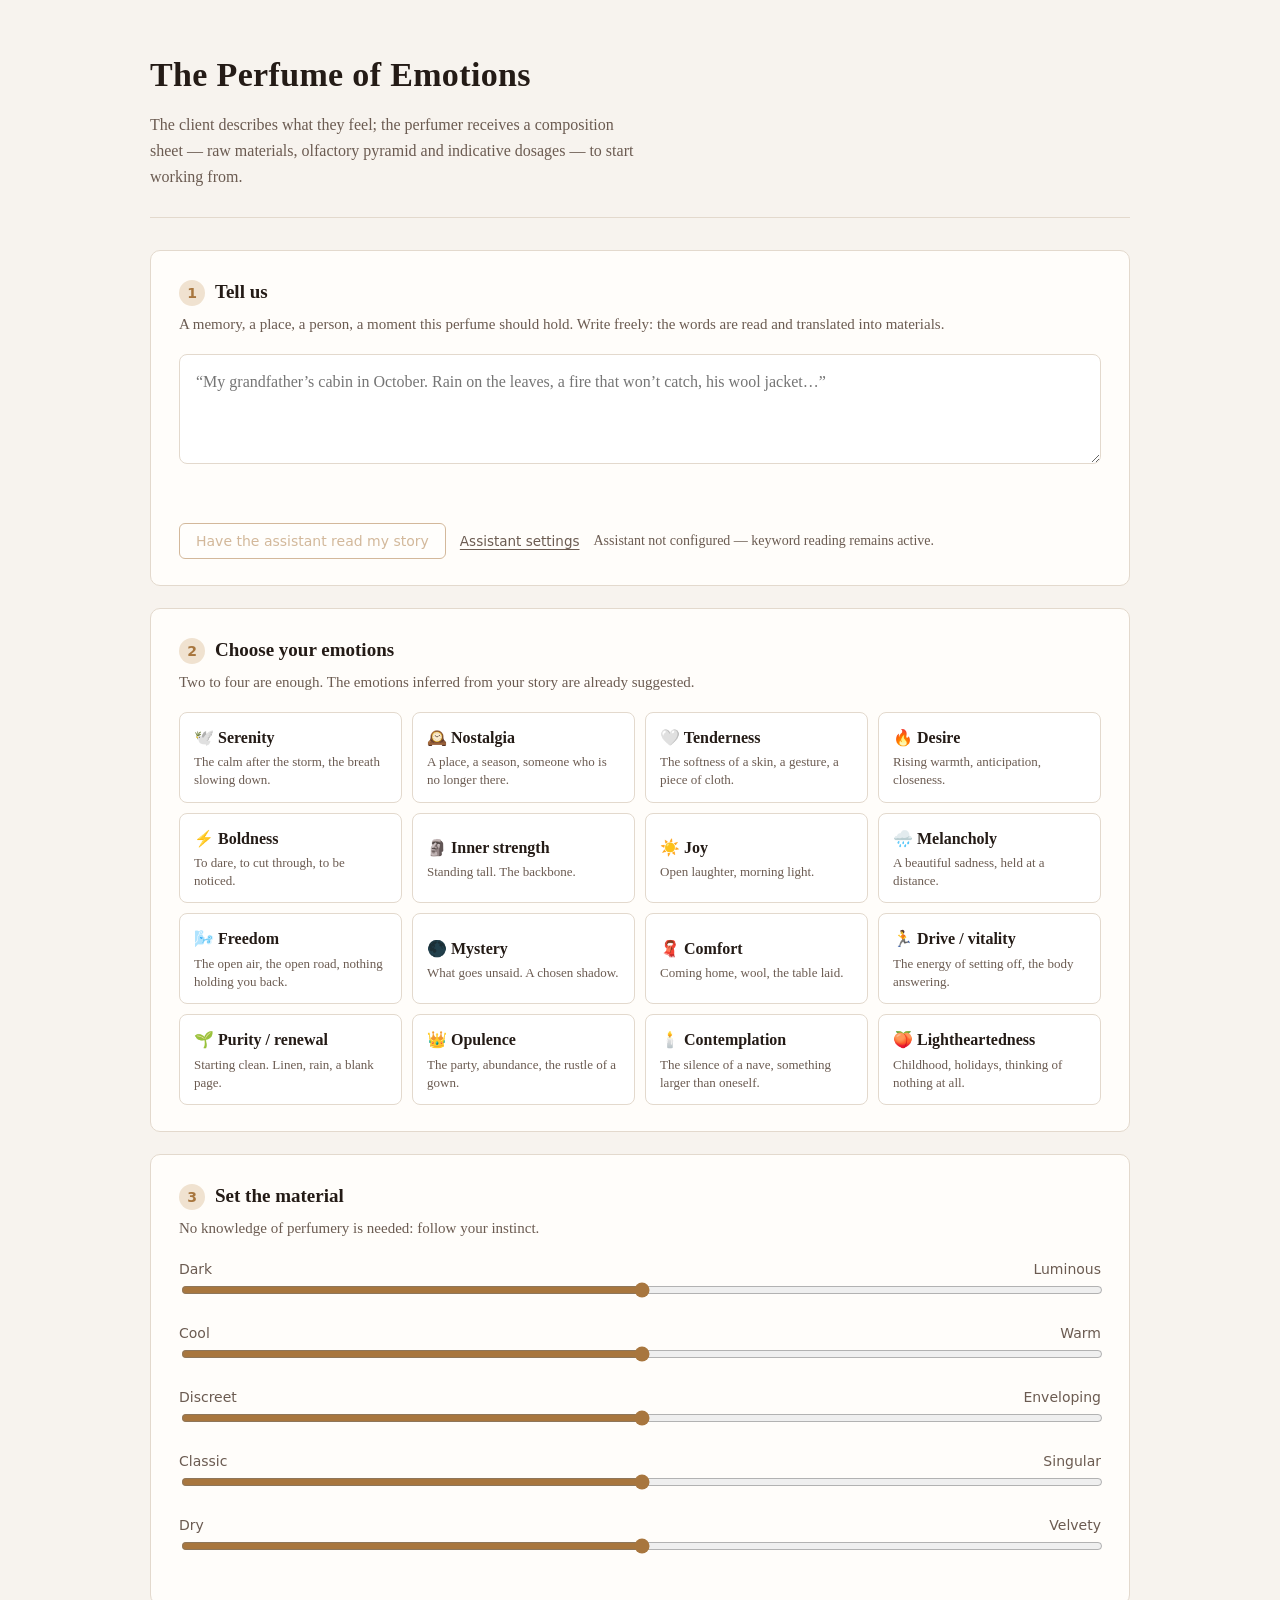
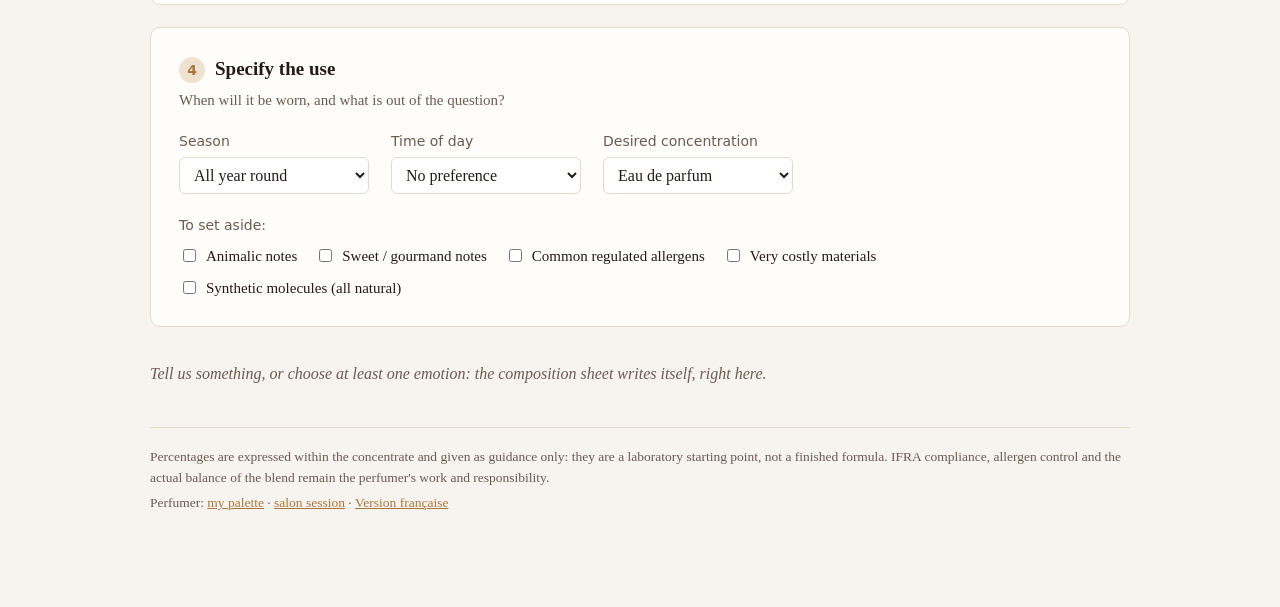
==== en/index.html @ 9e0489ab "Ajoute l'édition anglaise de l'application dans en/ Le dossier en/ contient la même application en a" ====
<!DOCTYPE html>
<html lang="en">
<head>
<meta charset="UTF-8">
<meta name="viewport" content="width=device-width, initial-scale=1">
<title>The Perfume of Emotions — from emotion to formula</title>
<link rel="stylesheet" href="../style.css">
</head>
<body>
<div class="page">

  <header class="chapeau">
    <h1>The Perfume of Emotions</h1>
    <p>The client describes what they feel; the perfumer receives a composition sheet —
       raw materials, olfactory pyramid and indicative dosages — to start working from.</p>
  </header>

  <!-- 1. Story -->
  <section class="etape">
    <h2><span class="numero">1</span>Tell us</h2>
    <p class="aide">A memory, a place, a person, a moment this perfume should hold.
       Write freely: the words are read and translated into materials.</p>
    <textarea id="recit" placeholder="“My grandfather’s cabin in October. Rain on the leaves, a fire that won’t catch, his wool jacket…”"></textarea>
    <div class="detections" id="detections"></div>

    <div class="assistant">
      <button type="button" class="action" id="lire-ia">Have the assistant read my story</button>
      <button type="button" class="lien-discret" id="reglages-ia">Assistant settings</button>
      <div id="etat-ia" class="etat-ia"></div>
    </div>
    <div id="proposition-ia"></div>
  </section>

  <!-- 2. Emotions -->
  <section class="etape">
    <h2><span class="numero">2</span>Choose your emotions</h2>
    <p class="aide">Two to four are enough. The emotions inferred from your story are already suggested.</p>
    <div class="grille-emotions" id="emotions"></div>
  </section>

  <!-- 3. Sliders -->
  <section class="etape">
    <h2><span class="numero">3</span>Set the material</h2>
    <p class="aide">No knowledge of perfumery is needed: follow your instinct.</p>
    <div id="curseurs"></div>
  </section>

  <!-- 4. Context -->
  <section class="etape">
    <h2><span class="numero">4</span>Specify the use</h2>
    <p class="aide">When will it be worn, and what is out of the question?</p>
    <div class="contexte">
      <div>
        <label for="saison">Season</label>
        <select id="saison">
          <option value="toutes">All year round</option>
          <option value="printemps">Spring</option>
          <option value="ete">Summer</option>
          <option value="automne">Autumn</option>
          <option value="hiver">Winter</option>
        </select>
      </div>
      <div>
        <label for="moment">Time of day</label>
        <select id="moment">
          <option value="indifferent">No preference</option>
          <option value="jour">Daytime</option>
          <option value="soir">Evening</option>
        </select>
      </div>
      <div>
        <label for="concentration">Desired concentration</label>
        <select id="concentration">
          <option value="edt">Eau de toilette</option>
          <option value="edp" selected>Eau de parfum</option>
          <option value="extrait">Extrait</option>
        </select>
      </div>
    </div>
    <div class="exclusions" id="exclusions"><span class="intro">To set aside:</span></div>
  </section>

  <!-- Result -->
  <div class="fiche" id="fiche"></div>

  <p class="pied">
    Percentages are expressed within the concentrate and given as guidance only: they are a
    laboratory starting point, not a finished formula. IFRA compliance, allergen control and the
    actual balance of the blend remain the perfumer's work and responsibility.
  </p>

  <p class="pied" style="border:none;padding-top:0;margin-top:-10px">
    Perfumer: <a href="./palette.html" style="color:var(--or)">my palette</a> ·
    <a href="./salon.html" style="color:var(--or)">salon session</a> ·
    <a href="../" style="color:var(--or)" lang="fr">Version française</a>
  </p>

</div>

<script src="./donnees.js"></script>
<script src="../stock.js"></script>
<script src="./moteur.js"></script>
<script src="../palette-locale.js"></script>
<script src="./fiche.js"></script>
<script src="./ia.js"></script>
<script src="./app.js"></script>
</body>
</html>
---- style.css ----
:root {
  --encre: #241b16;
  --encre-doux: #6b5b51;
  --papier: #f7f3ee;
  --carte: #fffdfa;
  --ligne: #e3d9cd;
  --or: #a8763e;
  --or-clair: #f0e2d0;
  --tete: #b9873f;
  --coeur: #9c5a63;
  --fond: #5f6b4e;
}

* { box-sizing: border-box; }

body {
  margin: 0;
  padding: 0 20px 80px;
  background: var(--papier);
  color: var(--encre);
  font-family: "Iowan Old Style", Palatino, "Palatino Linotype", Georgia, serif;
  line-height: 1.6;
}

.page { max-width: 980px; margin: 0 auto; }

header.chapeau {
  padding: 48px 0 28px;
  border-bottom: 1px solid var(--ligne);
  margin-bottom: 32px;
}
header.chapeau h1 {
  margin: 0;
  font-size: 34px;
  font-weight: 600;
  letter-spacing: .01em;
}
header.chapeau p { margin: 10px 0 0; color: var(--encre-doux); max-width: 62ch; }

.etape {
  background: var(--carte);
  border: 1px solid var(--ligne);
  border-radius: 10px;
  padding: 26px 28px;
  margin-bottom: 22px;
}
.etape > h2 {
  margin: 0 0 4px;
  font-size: 19px;
  font-weight: 600;
}
.etape > h2 .numero {
  display: inline-block;
  width: 26px; height: 26px;
  line-height: 26px;
  text-align: center;
  border-radius: 50%;
  background: var(--or-clair);
  color: var(--or);
  font-size: 14px;
  margin-right: 10px;
  font-family: system-ui, sans-serif;
}
.etape > .aide { margin: 0 0 18px; color: var(--encre-doux); font-size: 15px; }

textarea {
  width: 100%;
  min-height: 110px;
  padding: 14px 16px;
  border: 1px solid var(--ligne);
  border-radius: 8px;
  background: #fff;
  font: inherit;
  color: inherit;
  resize: vertical;
}
textarea:focus, select:focus, button:focus-visible { outline: 2px solid var(--or); outline-offset: 1px; }

.detections { margin-top: 12px; font-size: 14px; color: var(--encre-doux); min-height: 24px; }
.detections .jeton {
  display: inline-block;
  background: var(--or-clair);
  color: #7d5626;
  border-radius: 20px;
  padding: 2px 12px;
  margin: 0 6px 6px 0;
  font-family: system-ui, sans-serif;
  font-size: 13px;
}

.grille-emotions {
  display: grid;
  grid-template-columns: repeat(auto-fill, minmax(178px, 1fr));
  gap: 10px;
}
.emotion {
  border: 1px solid var(--ligne);
  border-radius: 8px;
  background: #fff;
  padding: 12px 14px;
  cursor: pointer;
  text-align: left;
  font: inherit;
  color: inherit;
  transition: border-color .15s, background .15s, transform .1s;
}
.emotion:hover { border-color: var(--or); transform: translateY(-1px); }
.emotion[aria-pressed="true"] { background: var(--or-clair); border-color: var(--or); }
.emotion .titre { display: block; font-weight: 600; }
.emotion .phrase { display: block; font-size: 13px; color: var(--encre-doux); line-height: 1.4; margin-top: 3px; }

.curseur { margin-bottom: 16px; }
.curseur .legende {
  display: flex; justify-content: space-between;
  font-size: 14px; color: var(--encre-doux);
  font-family: system-ui, sans-serif;
}
.curseur .legende .actif { color: var(--or); font-weight: 600; }
input[type="range"] { width: 100%; accent-color: var(--or); }

.contexte { display: flex; flex-wrap: wrap; gap: 22px; }
.contexte label { font-size: 14px; color: var(--encre-doux); font-family: system-ui, sans-serif; display: block; margin-bottom: 4px; }
select {
  padding: 8px 10px; border: 1px solid var(--ligne); border-radius: 6px;
  background: #fff; font: inherit; color: inherit; min-width: 190px;
}
.exclusions { margin-top: 20px; display: flex; flex-wrap: wrap; gap: 8px 18px; }
.exclusions span.intro { width: 100%; font-size: 14px; color: var(--encre-doux); font-family: system-ui, sans-serif; }
.exclusions label { display: flex; align-items: center; gap: 7px; margin: 0; color: var(--encre); font-size: 15px; font-family: inherit; }

/* --- assistant --- */

.assistant { margin-top: 16px; display: flex; align-items: center; gap: 14px; flex-wrap: wrap; }
button.action:disabled { opacity: .5; cursor: not-allowed; }
.lien-discret {
  background: none; border: none; padding: 0; cursor: pointer;
  font-family: system-ui, sans-serif; font-size: 13.5px; color: var(--encre-doux);
  text-decoration: underline; text-underline-offset: 3px;
}
.lien-discret:hover { color: var(--or); }
.etat-ia { font-size: 14px; }
.etat-ia.discret { color: var(--encre-doux); }
.etat-ia.alerte { color: #9a4b2f; }

.proposition {
  margin-top: 18px; padding: 18px 20px;
  background: #fdf9f3; border: 1px solid var(--or-clair); border-radius: 8px;
}
.proposition h4 { margin: 0 0 8px; font-size: 15px; }
.proposition .resume { margin: 0 0 12px; font-size: 17px; line-height: 1.6; }
.proposition .detail { margin: 0 0 6px; font-size: 14.5px; color: var(--encre-doux); }
.proposition .indices { font-style: italic; }
.proposition input, .proposition select {
  padding: 8px 10px; border: 1px solid var(--ligne); border-radius: 6px;
  background: #fff; font: inherit; color: inherit;
}

/* --- résultat --- */

.fiche { margin-top: 34px; }
.fiche h2.titre-fiche { font-size: 25px; margin: 0 0 6px; }
.intention {
  font-size: 18px; line-height: 1.7; color: var(--encre);
  border-left: 3px solid var(--or); padding-left: 18px; margin: 18px 0 28px;
}

.bandeau-outils { display: flex; flex-wrap: wrap; gap: 10px; margin-bottom: 26px; }
button.action {
  font-family: system-ui, sans-serif; font-size: 14px;
  padding: 9px 16px; border-radius: 6px; cursor: pointer;
  border: 1px solid var(--or); background: #fff; color: var(--or);
}
button.action:hover { background: var(--or-clair); }
button.action.pleine { background: var(--or); color: #fff; }
button.action.pleine:hover { background: #8f6231; }

.etage { margin-bottom: 26px; }
.etage h3 {
  font-size: 13px; letter-spacing: .12em; text-transform: uppercase;
  font-family: system-ui, sans-serif; margin: 0 0 10px;
  display: flex; align-items: baseline; gap: 10px;
}
.etage h3 .part { color: var(--encre-doux); letter-spacing: 0; text-transform: none; font-size: 13px; }
.etage.tete h3 { color: var(--tete); }
.etage.coeur h3 { color: var(--coeur); }
.etage.fond h3 { color: var(--fond); }

table.formule { width: 100%; border-collapse: collapse; font-size: 15px; }
table.formule th {
  text-align: left; font-family: system-ui, sans-serif; font-size: 12px;
  text-transform: uppercase; letter-spacing: .06em; color: var(--encre-doux);
  border-bottom: 1px solid var(--ligne); padding: 0 8px 6px 0; font-weight: 500;
}
table.formule td { padding: 9px 8px 9px 0; border-bottom: 1px solid #f0e9e0; vertical-align: top; }
table.formule td.nom { font-weight: 600; width: 32%; }
table.formule td.nom small { display: block; font-weight: 400; font-style: italic; color: var(--encre-doux); font-size: 13px; }
table.formule td.note { color: var(--encre-doux); font-size: 14px; }
table.formule td.chiffre { text-align: right; font-variant-numeric: tabular-nums; white-space: nowrap; font-family: system-ui, sans-serif; }
.etiquette-nature {
  font-family: system-ui, sans-serif; font-size: 11px; padding: 1px 7px;
  border-radius: 10px; border: 1px solid var(--ligne); color: var(--encre-doux); margin-left: 6px;
}

.barres { margin: 0; }
.barre { display: grid; grid-template-columns: 170px 1fr 52px; align-items: center; gap: 12px; margin-bottom: 7px; font-size: 14px; }
.barre .piste { display: block; background: #efe7dd; border-radius: 4px; height: 9px; overflow: hidden; }
.barre .remplissage { display: block; background: var(--or); height: 100%; border-radius: 4px; min-width: 2px; }
.barre .valeur { text-align: right; color: var(--encre-doux); font-family: system-ui, sans-serif; font-size: 13px; font-variant-numeric: tabular-nums; }

.deux-colonnes { display: grid; grid-template-columns: 1fr 1fr; gap: 30px; }
@media (max-width: 720px) { .deux-colonnes { grid-template-columns: 1fr; } }

.avertissement {
  background: #fdf6e9; border: 1px solid #ecd9b4; border-radius: 8px;
  padding: 16px 18px; font-size: 14.5px; margin-top: 10px;
}
.avertissement h4 { margin: 0 0 8px; font-size: 15px; }
.avertissement ul { margin: 0; padding-left: 20px; }

.pied { color: var(--encre-doux); font-size: 13.5px; margin-top: 40px; border-top: 1px solid var(--ligne); padding-top: 18px; }

.masque { display: none !important; }

/* --- impression : la fiche seule --- */
@media print {
  body { background: #fff; padding: 0; }
  .etape, .bandeau-outils, header.chapeau p, .pied { display: none !important; }
  header.chapeau { padding: 0 0 12px; margin-bottom: 18px; }
  .fiche { margin-top: 0; }
  .etage, table.formule { break-inside: avoid; }
}
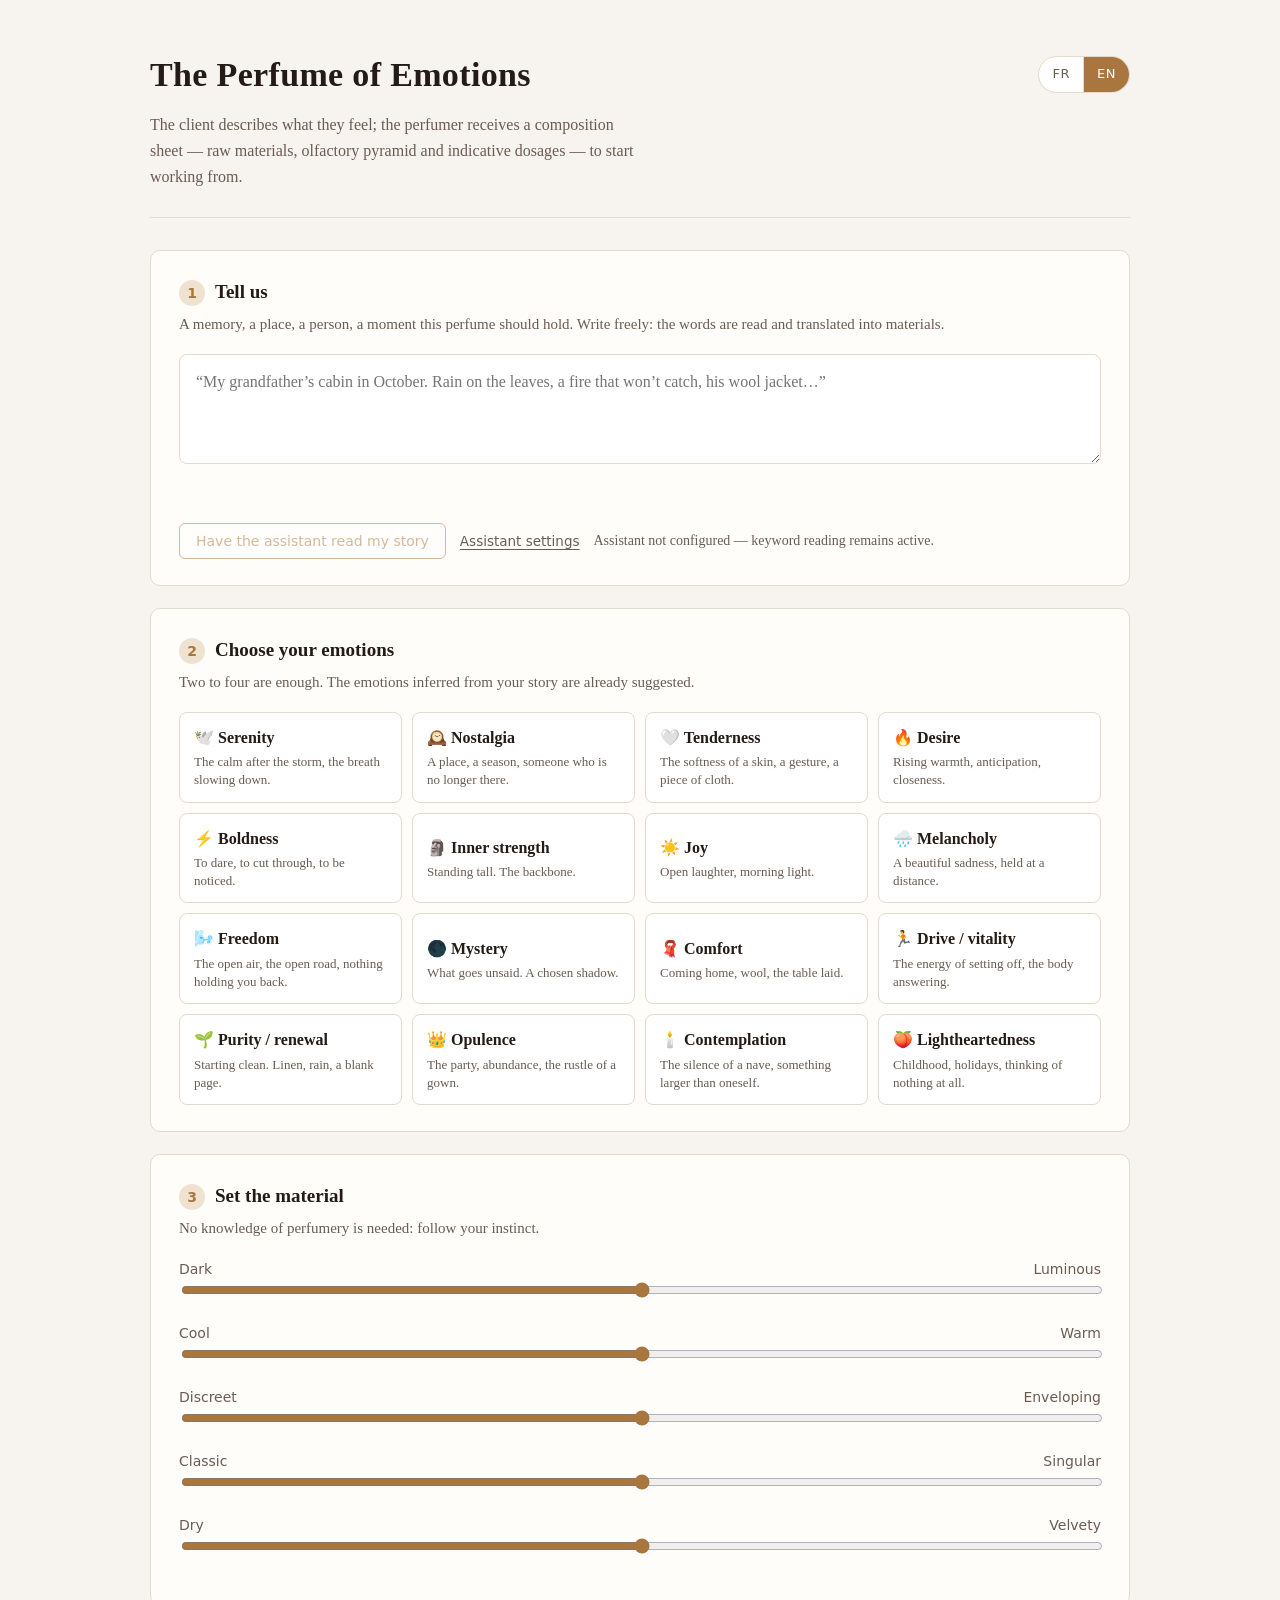
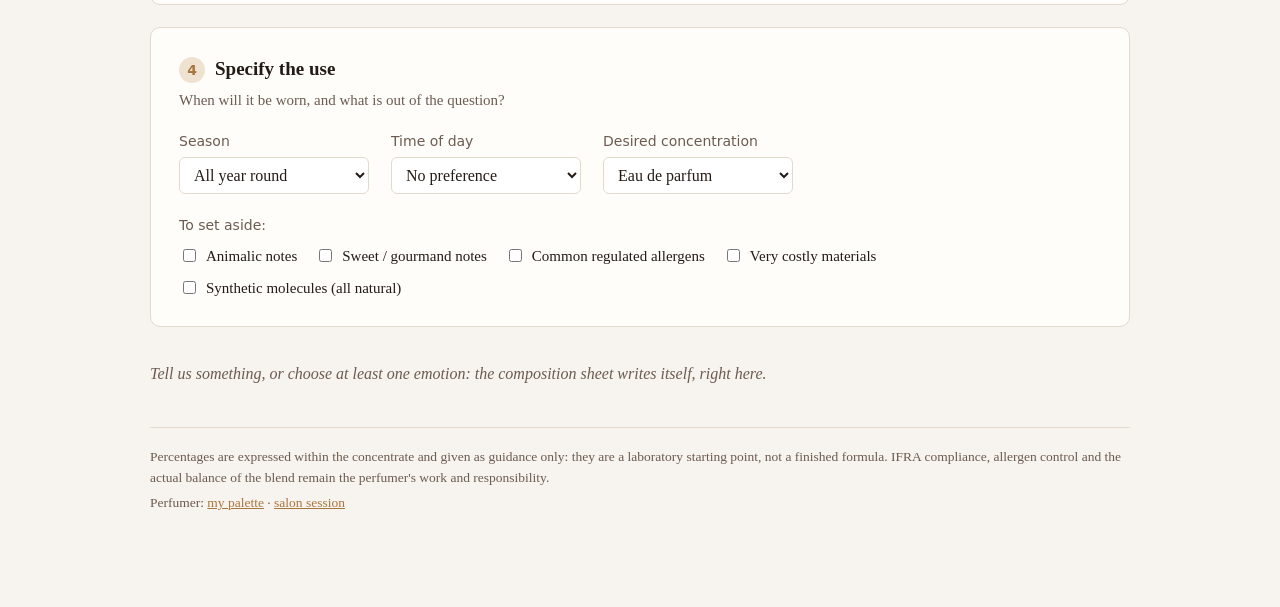
==== commit 0de55958: "Une seule adresse, et un bouton FR | EN pour changer de langue Les trois pages deviennent des coquil" ====
--- a/en/index.html
+++ b/en/index.html
@@ -3,106 +3,14 @@
 <head>
 <meta charset="UTF-8">
 <meta name="viewport" content="width=device-width, initial-scale=1">
-<title>The Perfume of Emotions — from emotion to formula</title>
-<link rel="stylesheet" href="../style.css">
+<title>The Perfume of Emotions</title>
+<!-- The English edition now lives at the main address, chosen with the FR | EN button.
+     This page only forwards old links there, keeping the shared sheet (#d=…) if any. -->
+<meta http-equiv="refresh" content="0; url=../index.html?lang=en">
+<script>location.replace('../index.html?lang=en' + location.hash);</script>
 </head>
-<body>
-<div class="page">
-
-  <header class="chapeau">
-    <h1>The Perfume of Emotions</h1>
-    <p>The client describes what they feel; the perfumer receives a composition sheet —
-       raw materials, olfactory pyramid and indicative dosages — to start working from.</p>
-  </header>
-
-  <!-- 1. Story -->
-  <section class="etape">
-    <h2><span class="numero">1</span>Tell us</h2>
-    <p class="aide">A memory, a place, a person, a moment this perfume should hold.
-       Write freely: the words are read and translated into materials.</p>
-    <textarea id="recit" placeholder="“My grandfather’s cabin in October. Rain on the leaves, a fire that won’t catch, his wool jacket…”"></textarea>
-    <div class="detections" id="detections"></div>
-
-    <div class="assistant">
-      <button type="button" class="action" id="lire-ia">Have the assistant read my story</button>
-      <button type="button" class="lien-discret" id="reglages-ia">Assistant settings</button>
-      <div id="etat-ia" class="etat-ia"></div>
-    </div>
-    <div id="proposition-ia"></div>
-  </section>
-
-  <!-- 2. Emotions -->
-  <section class="etape">
-    <h2><span class="numero">2</span>Choose your emotions</h2>
-    <p class="aide">Two to four are enough. The emotions inferred from your story are already suggested.</p>
-    <div class="grille-emotions" id="emotions"></div>
-  </section>
-
-  <!-- 3. Sliders -->
-  <section class="etape">
-    <h2><span class="numero">3</span>Set the material</h2>
-    <p class="aide">No knowledge of perfumery is needed: follow your instinct.</p>
-    <div id="curseurs"></div>
-  </section>
-
-  <!-- 4. Context -->
-  <section class="etape">
-    <h2><span class="numero">4</span>Specify the use</h2>
-    <p class="aide">When will it be worn, and what is out of the question?</p>
-    <div class="contexte">
-      <div>
-        <label for="saison">Season</label>
-        <select id="saison">
-          <option value="toutes">All year round</option>
-          <option value="printemps">Spring</option>
-          <option value="ete">Summer</option>
-          <option value="automne">Autumn</option>
-          <option value="hiver">Winter</option>
-        </select>
-      </div>
-      <div>
-        <label for="moment">Time of day</label>
-        <select id="moment">
-          <option value="indifferent">No preference</option>
-          <option value="jour">Daytime</option>
-          <option value="soir">Evening</option>
-        </select>
-      </div>
-      <div>
-        <label for="concentration">Desired concentration</label>
-        <select id="concentration">
-          <option value="edt">Eau de toilette</option>
-          <option value="edp" selected>Eau de parfum</option>
-          <option value="extrait">Extrait</option>
-        </select>
-      </div>
-    </div>
-    <div class="exclusions" id="exclusions"><span class="intro">To set aside:</span></div>
-  </section>
-
-  <!-- Result -->
-  <div class="fiche" id="fiche"></div>
-
-  <p class="pied">
-    Percentages are expressed within the concentrate and given as guidance only: they are a
-    laboratory starting point, not a finished formula. IFRA compliance, allergen control and the
-    actual balance of the blend remain the perfumer's work and responsibility.
-  </p>
-
-  <p class="pied" style="border:none;padding-top:0;margin-top:-10px">
-    Perfumer: <a href="./palette.html" style="color:var(--or)">my palette</a> ·
-    <a href="./salon.html" style="color:var(--or)">salon session</a> ·
-    <a href="../" style="color:var(--or)" lang="fr">Version française</a>
-  </p>
-
-</div>
-
-<script src="./donnees.js"></script>
-<script src="../stock.js"></script>
-<script src="./moteur.js"></script>
-<script src="../palette-locale.js"></script>
-<script src="./fiche.js"></script>
-<script src="./ia.js"></script>
-<script src="./app.js"></script>
+<body style="font-family:Georgia,serif;padding:40px">
+<p>The English edition now lives at the main address:
+   <a href="../index.html?lang=en">open it</a>.</p>
 </body>
 </html>
